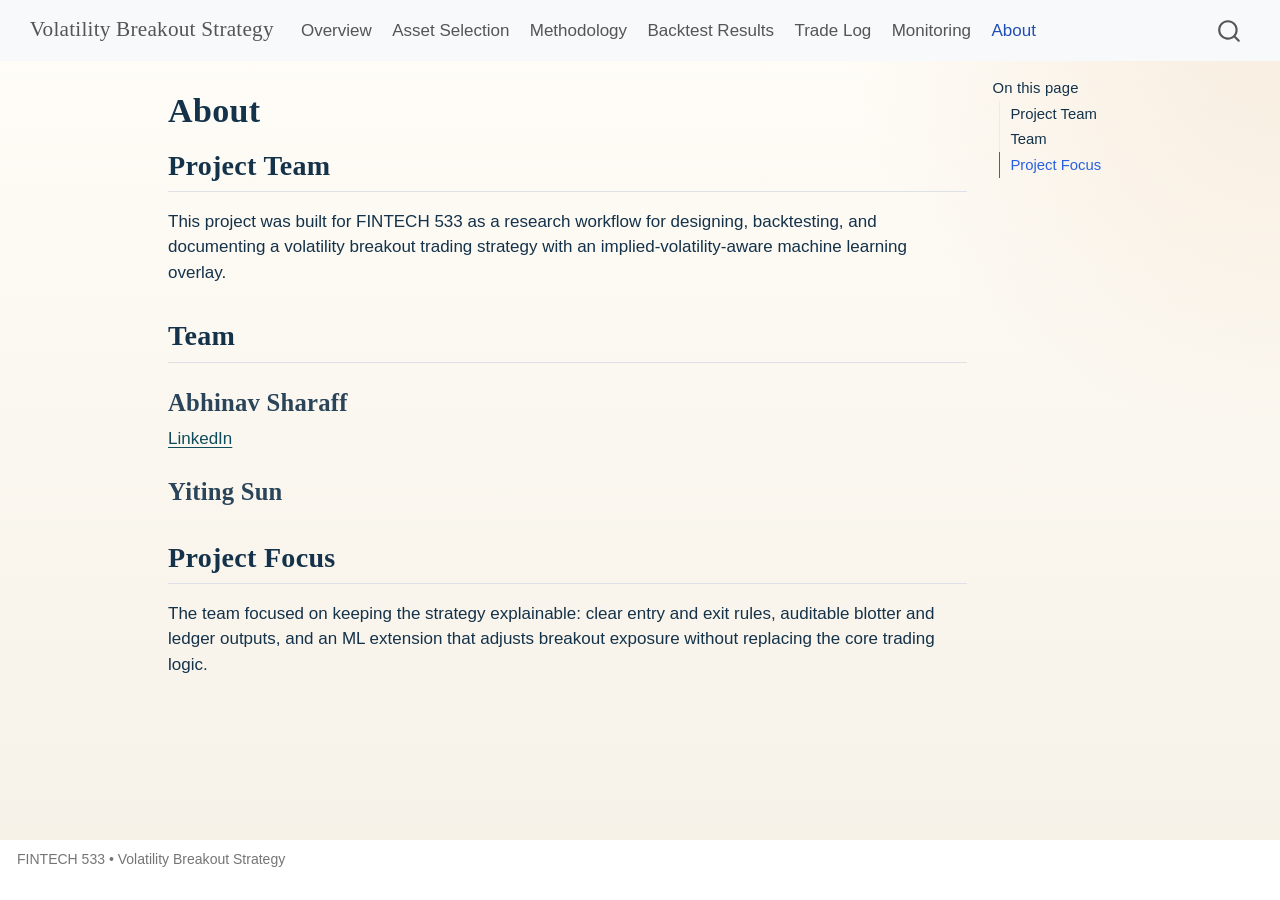
==== docs/about.html @ 1f5e2e55 "more changes" ====
<!DOCTYPE html>
<html xmlns="http://www.w3.org/1999/xhtml" lang="en" xml:lang="en"><head>

<meta charset="utf-8">
<meta name="generator" content="quarto-1.9.36">

<meta name="viewport" content="width=device-width, initial-scale=1.0, user-scalable=yes">


<title>About – Volatility Breakout Strategy</title>
<style>
/* Default styles provided by pandoc.
** See https://pandoc.org/MANUAL.html#variables-for-html for config info.
*/
code{white-space: pre-wrap;}
span.smallcaps{font-variant: small-caps;}
div.columns{display: flex; gap: min(4vw, 1.5em);}
div.column{flex: auto; overflow-x: auto;}
div.hanging-indent{margin-left: 1.5em; text-indent: -1.5em;}
ul.task-list{list-style: none;}
ul.task-list li input[type="checkbox"] {
  width: 0.8em;
  margin: 0 0.8em 0.2em -1em; /* quarto-specific, see https://github.com/quarto-dev/quarto-cli/issues/4556 */ 
  vertical-align: middle;
}
</style>


<script src="site_libs/quarto-nav/quarto-nav.js"></script>
<script src="site_libs/quarto-nav/headroom.min.js"></script>
<script src="site_libs/clipboard/clipboard.min.js"></script>
<script src="site_libs/quarto-search/autocomplete.umd.js"></script>
<script src="site_libs/quarto-search/fuse.min.js"></script>
<script src="site_libs/quarto-search/quarto-search.js"></script>
<meta name="quarto:offset" content="./">
<script src="site_libs/quarto-html/quarto.js" type="module"></script>
<script src="site_libs/quarto-html/tabsets/tabsets.js" type="module"></script>
<script src="site_libs/quarto-html/popper.min.js"></script>
<script src="site_libs/quarto-html/tippy.umd.min.js"></script>
<script src="site_libs/quarto-html/anchor.min.js"></script>
<link href="site_libs/quarto-html/tippy.css" rel="stylesheet">
<link href="site_libs/quarto-html/quarto-syntax-highlighting-845c23b38eaddc0f92fda52bfe77a8c8.css" rel="stylesheet" id="quarto-text-highlighting-styles">
<script src="site_libs/bootstrap/bootstrap.min.js"></script>
<link href="site_libs/bootstrap/bootstrap-icons.css" rel="stylesheet">
<link href="site_libs/bootstrap/bootstrap-158031087360bce0ff56dc785ce39e06.min.css" rel="stylesheet" append-hash="true" id="quarto-bootstrap" data-mode="light">
<script id="quarto-search-options" type="application/json">{
  "location": "navbar",
  "copy-button": false,
  "collapse-after": 3,
  "panel-placement": "end",
  "type": "overlay",
  "limit": 50,
  "keyboard-shortcut": [
    "f",
    "/",
    "s"
  ],
  "show-item-context": false,
  "language": {
    "search-no-results-text": "No results",
    "search-matching-documents-text": "matching documents",
    "search-copy-link-title": "Copy link to search",
    "search-hide-matches-text": "Hide additional matches",
    "search-more-match-text": "more match in this document",
    "search-more-matches-text": "more matches in this document",
    "search-clear-button-title": "Clear",
    "search-text-placeholder": "",
    "search-detached-cancel-button-title": "Cancel",
    "search-submit-button-title": "Submit",
    "search-label": "Search"
  }
}</script>


<link rel="stylesheet" href="styles.css">
</head>

<body class="nav-fixed quarto-light">

<div id="quarto-search-results"></div>
  <header id="quarto-header" class="headroom fixed-top">
    <nav class="navbar navbar-expand-lg " data-bs-theme="dark">
      <div class="navbar-container container-fluid">
      <div class="navbar-brand-container mx-auto">
    <a class="navbar-brand" href="./index.html">
    <span class="navbar-title">Volatility Breakout Strategy</span>
    </a>
  </div>
            <div id="quarto-search" class="" title="Search"></div>
          <button class="navbar-toggler" type="button" data-bs-toggle="collapse" data-bs-target="#navbarCollapse" aria-controls="navbarCollapse" role="menu" aria-expanded="false" aria-label="Toggle navigation" onclick="if (window.quartoToggleHeadroom) { window.quartoToggleHeadroom(); }">
  <span class="navbar-toggler-icon"></span>
</button>
          <div class="collapse navbar-collapse" id="navbarCollapse">
            <ul class="navbar-nav navbar-nav-scroll me-auto">
  <li class="nav-item">
    <a class="nav-link" href="./index.html"> 
<span class="menu-text">Overview</span></a>
  </li>  
  <li class="nav-item">
    <a class="nav-link" href="./asset-selection.html"> 
<span class="menu-text">Asset Selection</span></a>
  </li>  
  <li class="nav-item">
    <a class="nav-link" href="./methodology.html"> 
<span class="menu-text">Methodology</span></a>
  </li>  
  <li class="nav-item">
    <a class="nav-link" href="./results.html"> 
<span class="menu-text">Backtest Results</span></a>
  </li>  
  <li class="nav-item">
    <a class="nav-link" href="./trade-log.html"> 
<span class="menu-text">Trade Log</span></a>
  </li>  
  <li class="nav-item">
    <a class="nav-link" href="./monitoring.html"> 
<span class="menu-text">Monitoring</span></a>
  </li>  
  <li class="nav-item">
    <a class="nav-link active" href="./about.html" aria-current="page"> 
<span class="menu-text">About</span></a>
  </li>  
</ul>
          </div> <!-- /navcollapse -->
            <div class="quarto-navbar-tools">
</div>
      </div> <!-- /container-fluid -->
    </nav>
</header>
<!-- content -->
<div id="quarto-content" class="quarto-container page-columns page-rows-contents page-layout-article page-navbar">
<!-- sidebar -->
<!-- margin-sidebar -->
    <div id="quarto-margin-sidebar" class="sidebar margin-sidebar">
        <nav id="TOC" role="doc-toc" class="toc-active">
    <h2 id="toc-title">On this page</h2>
   
  <ul>
  <li><a href="#project-team" id="toc-project-team" class="nav-link active" data-scroll-target="#project-team">Project Team</a></li>
  <li><a href="#team" id="toc-team" class="nav-link" data-scroll-target="#team">Team</a>
  <ul class="collapse">
  <li><a href="#abhinav-sharaff" id="toc-abhinav-sharaff" class="nav-link" data-scroll-target="#abhinav-sharaff">Abhinav Sharaff</a></li>
  <li><a href="#yiting-sun" id="toc-yiting-sun" class="nav-link" data-scroll-target="#yiting-sun">Yiting Sun</a></li>
  </ul></li>
  <li><a href="#project-focus" id="toc-project-focus" class="nav-link" data-scroll-target="#project-focus">Project Focus</a></li>
  </ul>
</nav>
    </div>
<!-- main -->
<main class="content" id="quarto-document-content">

<header id="title-block-header" class="quarto-title-block default">
<div class="quarto-title">
<h1 class="title">About</h1>
</div>



<div class="quarto-title-meta">

    
  
    
  </div>
  


</header>


<section id="project-team" class="level2">
<h2 class="anchored" data-anchor-id="project-team">Project Team</h2>
<p>This project was built for FINTECH 533 as a research workflow for designing, backtesting, and documenting a volatility breakout trading strategy with an implied-volatility-aware machine learning overlay.</p>
</section>
<section id="team" class="level2">
<h2 class="anchored" data-anchor-id="team">Team</h2>
<section id="abhinav-sharaff" class="level3">
<h3 class="anchored" data-anchor-id="abhinav-sharaff">Abhinav Sharaff</h3>
<p><a href="https://www.linkedin.com/in/abhinav-sharaff/">LinkedIn</a></p>
</section>
<section id="yiting-sun" class="level3">
<h3 class="anchored" data-anchor-id="yiting-sun">Yiting Sun</h3>
</section>
</section>
<section id="project-focus" class="level2">
<h2 class="anchored" data-anchor-id="project-focus">Project Focus</h2>
<p>The team focused on keeping the strategy explainable: clear entry and exit rules, auditable blotter and ledger outputs, and an ML extension that adjusts breakout exposure without replacing the core trading logic.</p>


</section>

</main> <!-- /main -->
<script id="quarto-html-after-body" type="application/javascript">
  window.document.addEventListener("DOMContentLoaded", function (event) {
    const icon = "";
    const anchorJS = new window.AnchorJS();
    anchorJS.options = {
      placement: 'right',
      icon: icon
    };
    anchorJS.add('.anchored');
    const isCodeAnnotation = (el) => {
      for (const clz of el.classList) {
        if (clz.startsWith('code-annotation-')) {                     
          return true;
        }
      }
      return false;
    }
    const onCopySuccess = function(e) {
      // button target
      const button = e.trigger;
      // don't keep focus
      button.blur();
      // flash "checked"
      button.classList.add('code-copy-button-checked');
      var currentTitle = button.getAttribute("title");
      button.setAttribute("title", "Copied!");
      let tooltip;
      if (window.bootstrap) {
        button.setAttribute("data-bs-toggle", "tooltip");
        button.setAttribute("data-bs-placement", "left");
        button.setAttribute("data-bs-title", "Copied!");
        tooltip = new bootstrap.Tooltip(button, 
          { trigger: "manual", 
            customClass: "code-copy-button-tooltip",
            offset: [0, -8]});
        tooltip.show();    
      }
      setTimeout(function() {
        if (tooltip) {
          tooltip.hide();
          button.removeAttribute("data-bs-title");
          button.removeAttribute("data-bs-toggle");
          button.removeAttribute("data-bs-placement");
        }
        button.setAttribute("title", currentTitle);
        button.classList.remove('code-copy-button-checked');
      }, 1000);
      // clear code selection
      e.clearSelection();
    }
    const getTextToCopy = function(trigger) {
      const outerScaffold = trigger.parentElement.cloneNode(true);
      const codeEl = outerScaffold.querySelector('code');
      for (const childEl of codeEl.children) {
        if (isCodeAnnotation(childEl)) {
          childEl.remove();
        }
      }
      return codeEl.innerText;
    }
    const clipboard = new window.ClipboardJS('.code-copy-button:not([data-in-quarto-modal])', {
      text: getTextToCopy
    });
    clipboard.on('success', onCopySuccess);
    if (window.document.getElementById('quarto-embedded-source-code-modal')) {
      const clipboardModal = new window.ClipboardJS('.code-copy-button[data-in-quarto-modal]', {
        text: getTextToCopy,
        container: window.document.getElementById('quarto-embedded-source-code-modal')
      });
      clipboardModal.on('success', onCopySuccess);
    }
      var localhostRegex = new RegExp(/^(?:http|https):\/\/localhost\:?[0-9]*\//);
      var mailtoRegex = new RegExp(/^mailto:/);
        var filterRegex = new RegExp('/' + window.location.host + '/');
      var isInternal = (href) => {
          return filterRegex.test(href) || localhostRegex.test(href) || mailtoRegex.test(href);
      }
      // Inspect non-navigation links and adorn them if external
     var links = window.document.querySelectorAll('a[href]:not(.nav-link):not(.navbar-brand):not(.toc-action):not(.sidebar-link):not(.sidebar-item-toggle):not(.pagination-link):not(.no-external):not([aria-hidden]):not(.dropdown-item):not(.quarto-navigation-tool):not(.about-link)');
      for (var i=0; i<links.length; i++) {
        const link = links[i];
        if (!isInternal(link.href)) {
          // undo the damage that might have been done by quarto-nav.js in the case of
          // links that we want to consider external
          if (link.dataset.originalHref !== undefined) {
            link.href = link.dataset.originalHref;
          }
        }
      }
    function tippyHover(el, contentFn, onTriggerFn, onUntriggerFn) {
      const config = {
        allowHTML: true,
        maxWidth: 500,
        delay: 100,
        arrow: false,
        appendTo: function(el) {
            return el.parentElement;
        },
        interactive: true,
        interactiveBorder: 10,
        theme: 'quarto',
        placement: 'bottom-start',
      };
      if (contentFn) {
        config.content = contentFn;
      }
      if (onTriggerFn) {
        config.onTrigger = onTriggerFn;
      }
      if (onUntriggerFn) {
        config.onUntrigger = onUntriggerFn;
      }
      window.tippy(el, config); 
    }
    const noterefs = window.document.querySelectorAll('a[role="doc-noteref"]');
    for (var i=0; i<noterefs.length; i++) {
      const ref = noterefs[i];
      tippyHover(ref, function() {
        // use id or data attribute instead here
        let href = ref.getAttribute('data-footnote-href') || ref.getAttribute('href');
        try { href = new URL(href).hash; } catch {}
        const id = href.replace(/^#\/?/, "");
        const note = window.document.getElementById(id);
        if (note) {
          return note.innerHTML;
        } else {
          return "";
        }
      });
    }
    const xrefs = window.document.querySelectorAll('a.quarto-xref');
    const processXRef = (id, note) => {
      // Strip column container classes
      const stripColumnClz = (el) => {
        el.classList.remove("page-full", "page-columns");
        if (el.children) {
          for (const child of el.children) {
            stripColumnClz(child);
          }
        }
      }
      stripColumnClz(note)
      if (id === null || id.startsWith('sec-')) {
        // Special case sections, only their first couple elements
        const container = document.createElement("div");
        if (note.children && note.children.length > 2) {
          container.appendChild(note.children[0].cloneNode(true));
          for (let i = 1; i < note.children.length; i++) {
            const child = note.children[i];
            if (child.tagName === "P" && child.innerText === "") {
              continue;
            } else {
              container.appendChild(child.cloneNode(true));
              break;
            }
          }
          if (window.Quarto?.typesetMath) {
            window.Quarto.typesetMath(container);
          }
          return container.innerHTML
        } else {
          if (window.Quarto?.typesetMath) {
            window.Quarto.typesetMath(note);
          }
          return note.innerHTML;
        }
      } else {
        // Remove any anchor links if they are present
        const anchorLink = note.querySelector('a.anchorjs-link');
        if (anchorLink) {
          anchorLink.remove();
        }
        if (window.Quarto?.typesetMath) {
          window.Quarto.typesetMath(note);
        }
        if (note.classList.contains("callout")) {
          return note.outerHTML;
        } else {
          return note.innerHTML;
        }
      }
    }
    for (var i=0; i<xrefs.length; i++) {
      const xref = xrefs[i];
      tippyHover(xref, undefined, function(instance) {
        instance.disable();
        let url = xref.getAttribute('href');
        let hash = undefined; 
        if (url.startsWith('#')) {
          hash = url;
        } else {
          try { hash = new URL(url).hash; } catch {}
        }
        if (hash) {
          const id = hash.replace(/^#\/?/, "");
          const note = window.document.getElementById(id);
          if (note !== null) {
            try {
              const html = processXRef(id, note.cloneNode(true));
              instance.setContent(html);
            } finally {
              instance.enable();
              instance.show();
            }
          } else {
            // See if we can fetch this
            fetch(url.split('#')[0])
            .then(res => res.text())
            .then(html => {
              const parser = new DOMParser();
              const htmlDoc = parser.parseFromString(html, "text/html");
              const note = htmlDoc.getElementById(id);
              if (note !== null) {
                const html = processXRef(id, note);
                instance.setContent(html);
              } 
            }).finally(() => {
              instance.enable();
              instance.show();
            });
          }
        } else {
          // See if we can fetch a full url (with no hash to target)
          // This is a special case and we should probably do some content thinning / targeting
          fetch(url)
          .then(res => res.text())
          .then(html => {
            const parser = new DOMParser();
            const htmlDoc = parser.parseFromString(html, "text/html");
            const note = htmlDoc.querySelector('main.content');
            if (note !== null) {
              // This should only happen for chapter cross references
              // (since there is no id in the URL)
              // remove the first header
              if (note.children.length > 0 && note.children[0].tagName === "HEADER") {
                note.children[0].remove();
              }
              const html = processXRef(null, note);
              instance.setContent(html);
            } 
          }).finally(() => {
            instance.enable();
            instance.show();
          });
        }
      }, function(instance) {
      });
    }
        let selectedAnnoteEl;
        const selectorForAnnotation = ( cell, annotation) => {
          let cellAttr = 'data-code-cell="' + cell + '"';
          let lineAttr = 'data-code-annotation="' +  annotation + '"';
          const selector = 'span[' + cellAttr + '][' + lineAttr + ']';
          return selector;
        }
        const selectCodeLines = (annoteEl) => {
          const doc = window.document;
          const targetCell = annoteEl.getAttribute("data-target-cell");
          const targetAnnotation = annoteEl.getAttribute("data-target-annotation");
          const annoteSpan = window.document.querySelector(selectorForAnnotation(targetCell, targetAnnotation));
          const lines = annoteSpan.getAttribute("data-code-lines").split(",");
          const lineIds = lines.map((line) => {
            return targetCell + "-" + line;
          })
          let top = null;
          let height = null;
          let parent = null;
          if (lineIds.length > 0) {
              //compute the position of the single el (top and bottom and make a div)
              const el = window.document.getElementById(lineIds[0]);
              top = el.offsetTop;
              height = el.offsetHeight;
              parent = el.parentElement.parentElement;
            if (lineIds.length > 1) {
              const lastEl = window.document.getElementById(lineIds[lineIds.length - 1]);
              const bottom = lastEl.offsetTop + lastEl.offsetHeight;
              height = bottom - top;
            }
            if (top !== null && height !== null && parent !== null) {
              // cook up a div (if necessary) and position it 
              let div = window.document.getElementById("code-annotation-line-highlight");
              if (div === null) {
                div = window.document.createElement("div");
                div.setAttribute("id", "code-annotation-line-highlight");
                div.style.position = 'absolute';
                parent.appendChild(div);
              }
              div.style.top = top - 2 + "px";
              div.style.height = height + 4 + "px";
              div.style.left = 0;
              let gutterDiv = window.document.getElementById("code-annotation-line-highlight-gutter");
              if (gutterDiv === null) {
                gutterDiv = window.document.createElement("div");
                gutterDiv.setAttribute("id", "code-annotation-line-highlight-gutter");
                gutterDiv.style.position = 'absolute';
                const codeCell = window.document.getElementById(targetCell);
                const gutter = codeCell.querySelector('.code-annotation-gutter');
                gutter.appendChild(gutterDiv);
              }
              gutterDiv.style.top = top - 2 + "px";
              gutterDiv.style.height = height + 4 + "px";
            }
            selectedAnnoteEl = annoteEl;
          }
        };
        const unselectCodeLines = () => {
          const elementsIds = ["code-annotation-line-highlight", "code-annotation-line-highlight-gutter"];
          elementsIds.forEach((elId) => {
            const div = window.document.getElementById(elId);
            if (div) {
              div.remove();
            }
          });
          selectedAnnoteEl = undefined;
        };
          // Handle positioning of the toggle
      window.addEventListener(
        "resize",
        throttle(() => {
          elRect = undefined;
          if (selectedAnnoteEl) {
            selectCodeLines(selectedAnnoteEl);
          }
        }, 10)
      );
      function throttle(fn, ms) {
      let throttle = false;
      let timer;
        return (...args) => {
          if(!throttle) { // first call gets through
              fn.apply(this, args);
              throttle = true;
          } else { // all the others get throttled
              if(timer) clearTimeout(timer); // cancel #2
              timer = setTimeout(() => {
                fn.apply(this, args);
                timer = throttle = false;
              }, ms);
          }
        };
      }
        // Attach click handler to the DT
        const annoteDls = window.document.querySelectorAll('dt[data-target-cell]');
        for (const annoteDlNode of annoteDls) {
          annoteDlNode.addEventListener('click', (event) => {
            const clickedEl = event.target;
            if (clickedEl !== selectedAnnoteEl) {
              unselectCodeLines();
              const activeEl = window.document.querySelector('dt[data-target-cell].code-annotation-active');
              if (activeEl) {
                activeEl.classList.remove('code-annotation-active');
              }
              selectCodeLines(clickedEl);
              clickedEl.classList.add('code-annotation-active');
            } else {
              // Unselect the line
              unselectCodeLines();
              clickedEl.classList.remove('code-annotation-active');
            }
          });
        }
    const findCites = (el) => {
      const parentEl = el.parentElement;
      if (parentEl) {
        const cites = parentEl.dataset.cites;
        if (cites) {
          return {
            el,
            cites: cites.split(' ')
          };
        } else {
          return findCites(el.parentElement)
        }
      } else {
        return undefined;
      }
    };
    var bibliorefs = window.document.querySelectorAll('a[role="doc-biblioref"]');
    for (var i=0; i<bibliorefs.length; i++) {
      const ref = bibliorefs[i];
      const citeInfo = findCites(ref);
      if (citeInfo) {
        tippyHover(citeInfo.el, function() {
          var popup = window.document.createElement('div');
          citeInfo.cites.forEach(function(cite) {
            var citeDiv = window.document.createElement('div');
            citeDiv.classList.add('hanging-indent');
            citeDiv.classList.add('csl-entry');
            var biblioDiv = window.document.getElementById('ref-' + cite);
            if (biblioDiv) {
              citeDiv.innerHTML = biblioDiv.innerHTML;
            }
            popup.appendChild(citeDiv);
          });
          return popup.innerHTML;
        });
      }
    }
  });
  </script>
</div> <!-- /content -->
<footer class="footer">
  <div class="nav-footer">
    <div class="nav-footer-left">
<p>FINTECH 533 • Volatility Breakout Strategy</p>
</div>   
    <div class="nav-footer-center">
      &nbsp;
    </div>
    <div class="nav-footer-right">
      &nbsp;
    </div>
  </div>
</footer>




</body></html>
---- docs/site_libs/quarto-html/tippy.css ----
.tippy-box[data-animation=fade][data-state=hidden]{opacity:0}[data-tippy-root]{max-width:calc(100vw - 10px)}.tippy-box{position:relative;background-color:#333;color:#fff;border-radius:4px;font-size:14px;line-height:1.4;white-space:normal;outline:0;transition-property:transform,visibility,opacity}.tippy-box[data-placement^=top]>.tippy-arrow{bottom:0}.tippy-box[data-placement^=top]>.tippy-arrow:before{bottom:-7px;left:0;border-width:8px 8px 0;border-top-color:initial;transform-origin:center top}.tippy-box[data-placement^=bottom]>.tippy-arrow{top:0}.tippy-box[data-placement^=bottom]>.tippy-arrow:before{top:-7px;left:0;border-width:0 8px 8px;border-bottom-color:initial;transform-origin:center bottom}.tippy-box[data-placement^=left]>.tippy-arrow{right:0}.tippy-box[data-placement^=left]>.tippy-arrow:before{border-width:8px 0 8px 8px;border-left-color:initial;right:-7px;transform-origin:center left}.tippy-box[data-placement^=right]>.tippy-arrow{left:0}.tippy-box[data-placement^=right]>.tippy-arrow:before{left:-7px;border-width:8px 8px 8px 0;border-right-color:initial;transform-origin:center right}.tippy-box[data-inertia][data-state=visible]{transition-timing-function:cubic-bezier(.54,1.5,.38,1.11)}.tippy-arrow{width:16px;height:16px;color:#333}.tippy-arrow:before{content:"";position:absolute;border-color:transparent;border-style:solid}.tippy-content{position:relative;padding:5px 9px;z-index:1}
---- docs/site_libs/quarto-html/quarto-syntax-highlighting-845c23b38eaddc0f92fda52bfe77a8c8.css ----
/* quarto syntax highlight colors */
:root {
  --quarto-hl-ot-color: #003B4F;
  --quarto-hl-at-color: #657422;
  --quarto-hl-ss-color: #20794D;
  --quarto-hl-an-color: #5E5E5E;
  --quarto-hl-fu-color: #4758AB;
  --quarto-hl-st-color: #20794D;
  --quarto-hl-cf-color: #003B4F;
  --quarto-hl-op-color: #5E5E5E;
  --quarto-hl-er-color: #AD0000;
  --quarto-hl-bn-color: #AD0000;
  --quarto-hl-al-color: #AD0000;
  --quarto-hl-va-color: #111111;
  --quarto-hl-bu-color: inherit;
  --quarto-hl-ex-color: inherit;
  --quarto-hl-pp-color: #AD0000;
  --quarto-hl-in-color: #5E5E5E;
  --quarto-hl-vs-color: #20794D;
  --quarto-hl-wa-color: #5E5E5E;
  --quarto-hl-do-color: #5E5E5E;
  --quarto-hl-im-color: #00769E;
  --quarto-hl-ch-color: #20794D;
  --quarto-hl-dt-color: #AD0000;
  --quarto-hl-fl-color: #AD0000;
  --quarto-hl-co-color: #5E5E5E;
  --quarto-hl-cv-color: #5E5E5E;
  --quarto-hl-cn-color: #8f5902;
  --quarto-hl-sc-color: #5E5E5E;
  --quarto-hl-dv-color: #AD0000;
  --quarto-hl-kw-color: #003B4F;
}

/* other quarto variables */
:root {
  --quarto-font-monospace: SFMono-Regular, Menlo, Monaco, Consolas, "Liberation Mono", "Courier New", monospace;
}

/* syntax highlight based on Pandoc's rules */
pre > code.sourceCode > span {
  color: #003B4F;
}

code.sourceCode > span {
  color: #003B4F;
}

div.sourceCode,
div.sourceCode pre.sourceCode {
  color: #003B4F;
}

/* Normal */
code span {
  color: #003B4F;
}

/* Alert */
code span.al {
  color: #AD0000;
  font-style: inherit;
}

/* Annotation */
code span.an {
  color: #5E5E5E;
  font-style: inherit;
}

/* Attribute */
code span.at {
  color: #657422;
  font-style: inherit;
}

/* BaseN */
code span.bn {
  color: #AD0000;
  font-style: inherit;
}

/* BuiltIn */
code span.bu {
  font-style: inherit;
}

/* ControlFlow */
code span.cf {
  color: #003B4F;
  font-weight: bold;
  font-style: inherit;
}

/* Char */
code span.ch {
  color: #20794D;
  font-style: inherit;
}

/* Constant */
code span.cn {
  color: #8f5902;
  font-style: inherit;
}

/* Comment */
code span.co {
  color: #5E5E5E;
  font-style: inherit;
}

/* CommentVar */
code span.cv {
  color: #5E5E5E;
  font-style: italic;
}

/* Documentation */
code span.do {
  color: #5E5E5E;
  font-style: italic;
}

/* DataType */
code span.dt {
  color: #AD0000;
  font-style: inherit;
}

/* DecVal */
code span.dv {
  color: #AD0000;
  font-style: inherit;
}

/* Error */
code span.er {
  color: #AD0000;
  font-style: inherit;
}

/* Extension */
code span.ex {
  font-style: inherit;
}

/* Float */
code span.fl {
  color: #AD0000;
  font-style: inherit;
}

/* Function */
code span.fu {
  color: #4758AB;
  font-style: inherit;
}

/* Import */
code span.im {
  color: #00769E;
  font-style: inherit;
}

/* Information */
code span.in {
  color: #5E5E5E;
  font-style: inherit;
}

/* Keyword */
code span.kw {
  color: #003B4F;
  font-weight: bold;
  font-style: inherit;
}

/* Operator */
code span.op {
  color: #5E5E5E;
  font-style: inherit;
}

/* Other */
code span.ot {
  color: #003B4F;
  font-style: inherit;
}

/* Preprocessor */
code span.pp {
  color: #AD0000;
  font-style: inherit;
}

/* SpecialChar */
code span.sc {
  color: #5E5E5E;
  font-style: inherit;
}

/* SpecialString */
code span.ss {
  color: #20794D;
  font-style: inherit;
}

/* String */
code span.st {
  color: #20794D;
  font-style: inherit;
}

/* Variable */
code span.va {
  color: #111111;
  font-style: inherit;
}

/* VerbatimString */
code span.vs {
  color: #20794D;
  font-style: inherit;
}

/* Warning */
code span.wa {
  color: #5E5E5E;
  font-style: italic;
}

.prevent-inlining {
  content: "</";
}

/*# sourceMappingURL=ac89f0bb514bba72461919f78549e31c.css.map */
---- docs/styles.css ----
:root {
  --brand-ink: #14324a;
  --brand-accent: #0f4c5c;
  --brand-warm: #c97a2b;
  --brand-soft: #f6f1e7;
  --brand-muted: #5f7282;
}

body {
  color: var(--brand-ink);
  background:
    radial-gradient(circle at top right, rgba(201, 122, 43, 0.12), transparent 28%),
    linear-gradient(180deg, #fffdf8 0%, #f6f1e7 100%);
  font-family: "Avenir Next", "Segoe UI", sans-serif;
}

h1, h2, h3, h4, .navbar-title {
  font-family: Georgia, "Times New Roman", serif;
  letter-spacing: 0.01em;
}

.hero-banner {
  padding: 2rem 2.2rem;
  margin: 1.2rem 0 2rem;
  border-radius: 18px;
  background:
    linear-gradient(135deg, rgba(15, 76, 92, 0.95), rgba(20, 50, 74, 0.92)),
    linear-gradient(135deg, rgba(201, 122, 43, 0.18), transparent 45%);
  color: #f8fbff;
  box-shadow: 0 18px 42px rgba(20, 50, 74, 0.16);
}

.hero-banner h2 {
  margin-top: 0;
  color: #ffffff;
}

.table {
  background: rgba(255, 255, 255, 0.84);
}

.interactive-table-wrap {
  margin: 1rem 0 1.5rem;
}

.interactive-table-search {
  width: min(100%, 22rem);
  margin-bottom: 0.5rem;
  padding: 0.45rem 0.6rem;
  border: 1px solid #c8ced6;
  border-radius: 6px;
}

.interactive-table-scroll {
  overflow-x: auto;
  border: 1px solid #d8dde5;
  border-radius: 8px;
  background: rgba(255, 255, 255, 0.9);
}

.interactive-table {
  width: 100%;
  border-collapse: collapse;
  font-size: 0.92rem;
}

.interactive-table th,
.interactive-table td {
  padding: 0.5rem 0.65rem;
  border-bottom: 1px solid #e8ebf0;
  text-align: left;
  white-space: nowrap;
}

.interactive-table th {
  background: #f5f7fa;
  font-weight: 650;
}

.interactive-table tr:hover td {
  background: #fafcff;
}

.quarto-title-banner {
  background: transparent;
}

a {
  color: var(--brand-accent);
}

a:hover {
  color: var(--brand-warm);
}
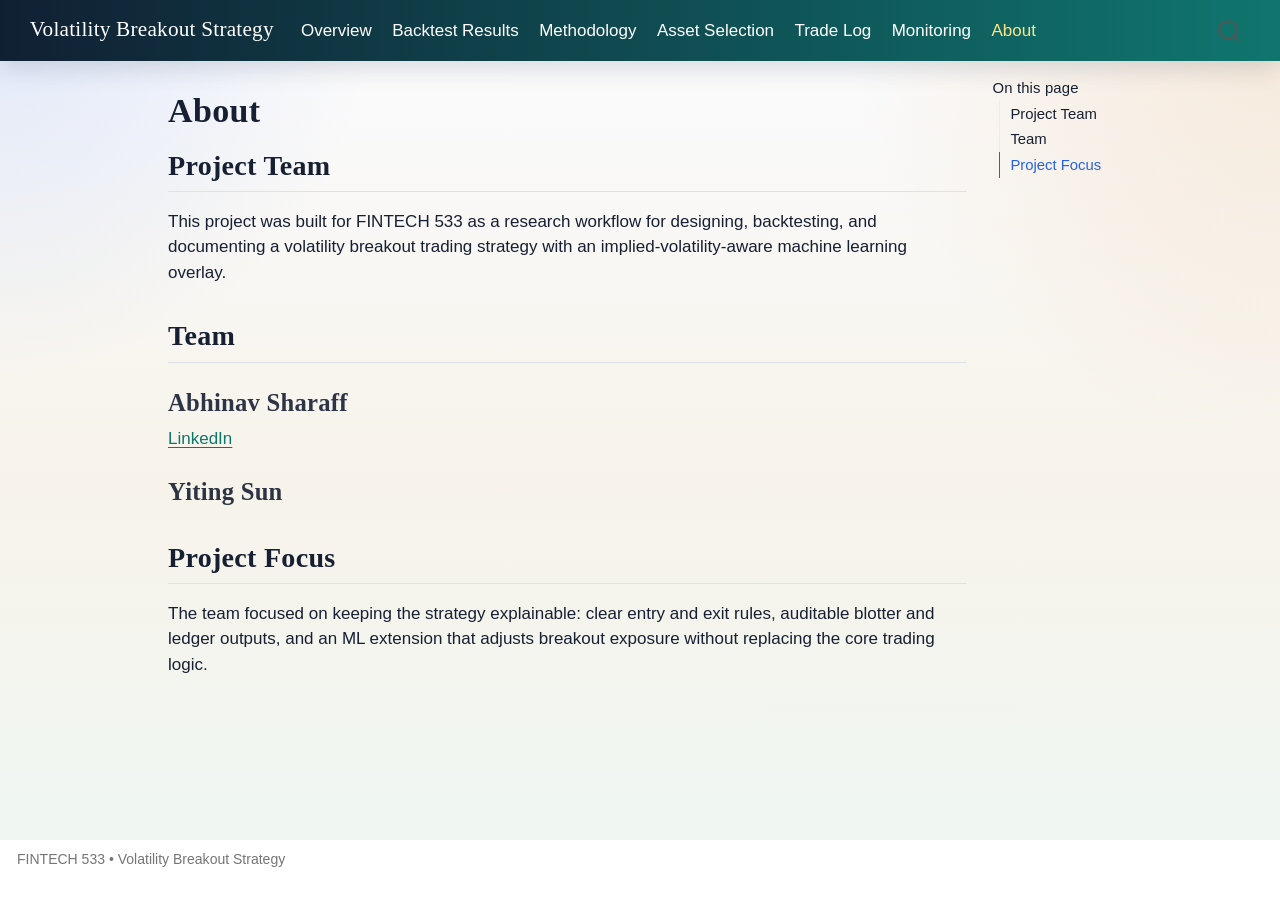
==== commit 6bc3ea62: "updated website with out of sample and UI updates" ====
--- a/docs/about.html
+++ b/docs/about.html
@@ -97,16 +97,16 @@
 <span class="menu-text">Overview</span></a>
   </li>  
   <li class="nav-item">
-    <a class="nav-link" href="./asset-selection.html"> 
-<span class="menu-text">Asset Selection</span></a>
+    <a class="nav-link" href="./results.html"> 
+<span class="menu-text">Backtest Results</span></a>
   </li>  
   <li class="nav-item">
     <a class="nav-link" href="./methodology.html"> 
 <span class="menu-text">Methodology</span></a>
   </li>  
   <li class="nav-item">
-    <a class="nav-link" href="./results.html"> 
-<span class="menu-text">Backtest Results</span></a>
+    <a class="nav-link" href="./asset-selection.html"> 
+<span class="menu-text">Asset Selection</span></a>
   </li>  
   <li class="nav-item">
     <a class="nav-link" href="./trade-log.html"> 
--- a/docs/styles.css
+++ b/docs/styles.css
@@ -1,16 +1,21 @@
 :root {
-  --brand-ink: #14324a;
-  --brand-accent: #0f4c5c;
-  --brand-warm: #c97a2b;
-  --brand-soft: #f6f1e7;
-  --brand-muted: #5f7282;
+  --brand-ink: #172033;
+  --brand-accent: #0f766e;
+  --brand-blue: #2563eb;
+  --brand-green: #059669;
+  --brand-warm: #d97706;
+  --brand-rose: #be123c;
+  --brand-soft: #f7f3ea;
+  --brand-muted: #64748b;
+  --surface: rgba(255, 255, 255, 0.9);
 }
 
 body {
   color: var(--brand-ink);
   background:
-    radial-gradient(circle at top right, rgba(201, 122, 43, 0.12), transparent 28%),
-    linear-gradient(180deg, #fffdf8 0%, #f6f1e7 100%);
+    radial-gradient(circle at top left, rgba(37, 99, 235, 0.12), transparent 24%),
+    radial-gradient(circle at top right, rgba(217, 119, 6, 0.14), transparent 28%),
+    linear-gradient(180deg, #fbfcff 0%, #f7f3ea 54%, #eef7f4 100%);
   font-family: "Avenir Next", "Segoe UI", sans-serif;
 }
 
@@ -19,15 +24,31 @@
   letter-spacing: 0.01em;
 }
 
+.navbar {
+  background: linear-gradient(90deg, #102033, #0f766e) !important;
+  box-shadow: 0 8px 24px rgba(15, 32, 51, 0.14);
+}
+
+.navbar .navbar-title,
+.navbar .nav-link {
+  color: #ffffff !important;
+}
+
+.navbar .nav-link.active,
+.navbar .nav-link:hover {
+  color: #fde68a !important;
+}
+
 .hero-banner {
-  padding: 2rem 2.2rem;
+  padding: 2.4rem 2.4rem;
   margin: 1.2rem 0 2rem;
-  border-radius: 18px;
+  border-radius: 16px;
   background:
-    linear-gradient(135deg, rgba(15, 76, 92, 0.95), rgba(20, 50, 74, 0.92)),
-    linear-gradient(135deg, rgba(201, 122, 43, 0.18), transparent 45%);
+    linear-gradient(135deg, rgba(15, 32, 51, 0.96), rgba(15, 118, 110, 0.9)),
+    linear-gradient(135deg, rgba(217, 119, 6, 0.24), transparent 42%);
   color: #f8fbff;
-  box-shadow: 0 18px 42px rgba(20, 50, 74, 0.16);
+  box-shadow: 0 18px 42px rgba(20, 50, 74, 0.18);
+  border: 1px solid rgba(255, 255, 255, 0.18);
 }
 
 .hero-banner h2 {
@@ -36,7 +57,59 @@
 }
 
 .table {
-  background: rgba(255, 255, 255, 0.84);
+  background: var(--surface);
+  border-radius: 8px;
+  overflow: hidden;
+  box-shadow: 0 8px 24px rgba(15, 32, 51, 0.06);
+}
+
+.snapshot-grid {
+  display: grid;
+  grid-template-columns: repeat(auto-fit, minmax(180px, 1fr));
+  gap: 1rem;
+  margin: 1rem 0 1.35rem;
+}
+
+.snapshot-card {
+  position: relative;
+  min-height: 130px;
+  padding: 1rem 1.05rem;
+  border-radius: 12px;
+  background:
+    linear-gradient(145deg, rgba(255, 255, 255, 0.94), rgba(239, 247, 244, 0.88));
+  border: 1px solid rgba(15, 118, 110, 0.18);
+  box-shadow: 0 12px 28px rgba(15, 32, 51, 0.09);
+  overflow: hidden;
+}
+
+.snapshot-card::before {
+  content: "";
+  position: absolute;
+  inset: 0 0 auto 0;
+  height: 5px;
+  background: linear-gradient(90deg, var(--brand-blue), var(--brand-accent), var(--brand-warm));
+}
+
+.snapshot-label {
+  color: var(--brand-muted);
+  font-size: 0.82rem;
+  font-weight: 700;
+  text-transform: uppercase;
+  letter-spacing: 0.06em;
+}
+
+.snapshot-value {
+  margin-top: 0.45rem;
+  color: var(--brand-ink);
+  font-size: 1.7rem;
+  font-weight: 800;
+  line-height: 1.1;
+}
+
+.snapshot-note {
+  margin-top: 0.55rem;
+  color: #475569;
+  font-size: 0.92rem;
 }
 
 .interactive-table-wrap {
@@ -53,9 +126,10 @@
 
 .interactive-table-scroll {
   overflow-x: auto;
-  border: 1px solid #d8dde5;
+  border: 1px solid rgba(15, 118, 110, 0.18);
   border-radius: 8px;
-  background: rgba(255, 255, 255, 0.9);
+  background: var(--surface);
+  box-shadow: 0 8px 24px rgba(15, 32, 51, 0.06);
 }
 
 .interactive-table {
@@ -73,12 +147,12 @@
 }
 
 .interactive-table th {
-  background: #f5f7fa;
+  background: #e8f3f1;
   font-weight: 650;
 }
 
 .interactive-table tr:hover td {
-  background: #fafcff;
+  background: #fff7ed;
 }
 
 .quarto-title-banner {
@@ -92,3 +166,8 @@
 a:hover {
   color: var(--brand-warm);
 }
+
+.page-footer {
+  background: rgba(15, 32, 51, 0.92);
+  color: #f8fafc;
+}
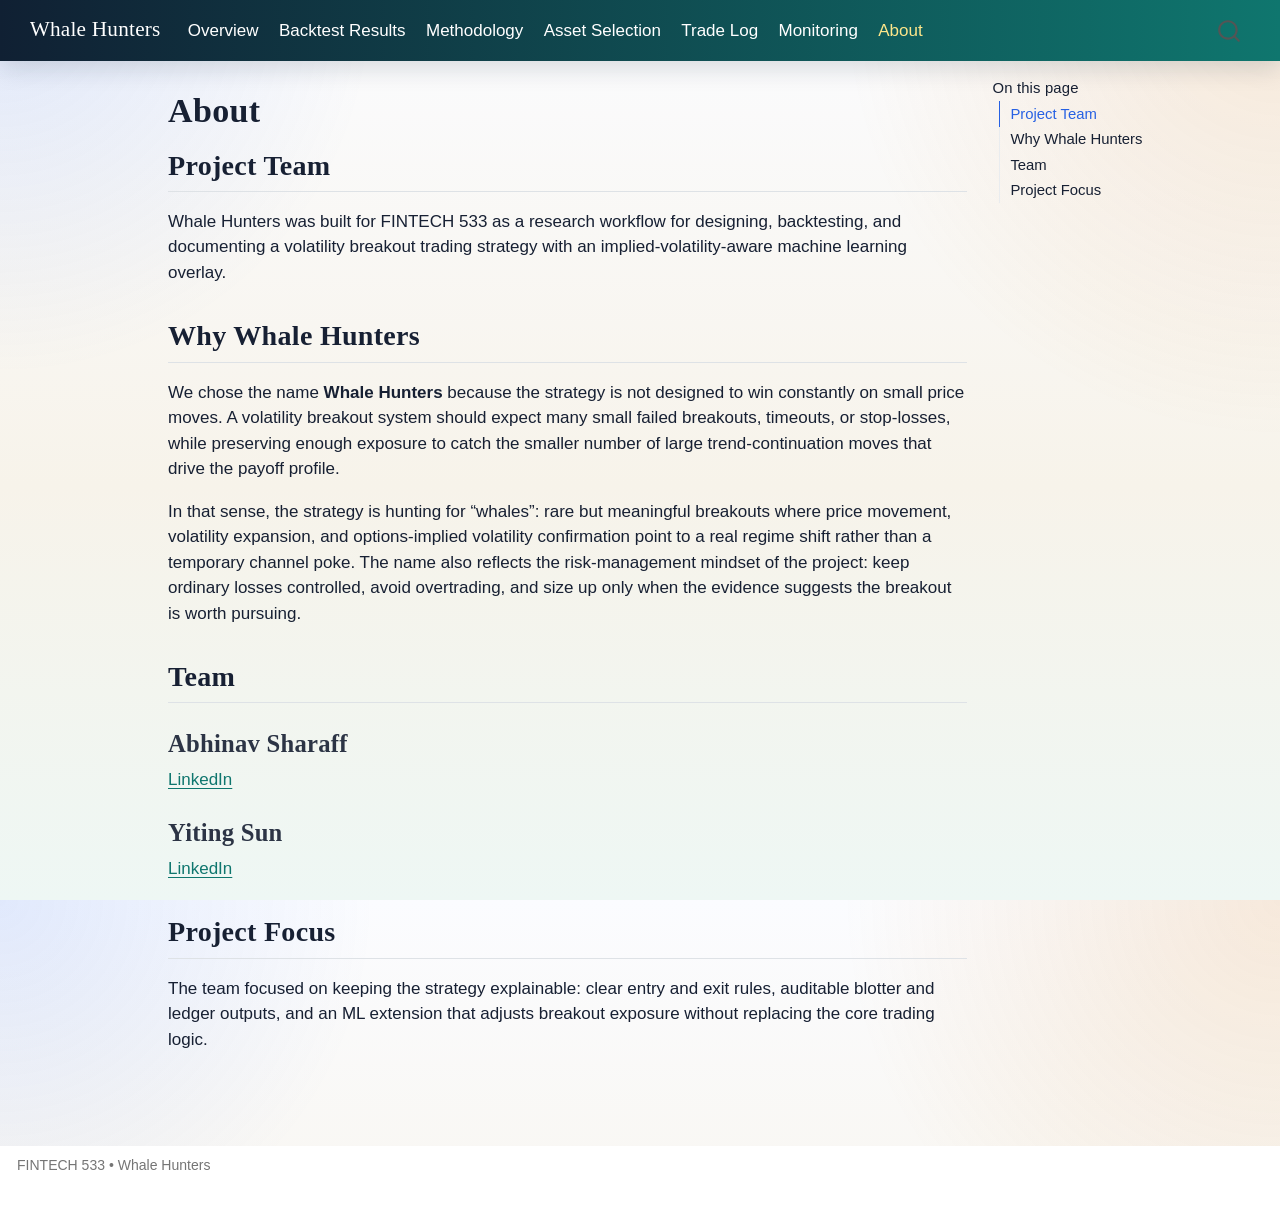
==== commit d8cf7f04: "Change title to whale hunters" ====
--- a/docs/about.html
+++ b/docs/about.html
@@ -7,7 +7,7 @@
 <meta name="viewport" content="width=device-width, initial-scale=1.0, user-scalable=yes">
 
 
-<title>About – Volatility Breakout Strategy</title>
+<title>About – Whale Hunters</title>
 <style>
 /* Default styles provided by pandoc.
 ** See https://pandoc.org/MANUAL.html#variables-for-html for config info.
@@ -83,7 +83,7 @@
       <div class="navbar-container container-fluid">
       <div class="navbar-brand-container mx-auto">
     <a class="navbar-brand" href="./index.html">
-    <span class="navbar-title">Volatility Breakout Strategy</span>
+    <span class="navbar-title">Whale Hunters</span>
     </a>
   </div>
             <div id="quarto-search" class="" title="Search"></div>
@@ -137,6 +137,7 @@
    
   <ul>
   <li><a href="#project-team" id="toc-project-team" class="nav-link active" data-scroll-target="#project-team">Project Team</a></li>
+  <li><a href="#why-whale-hunters" id="toc-why-whale-hunters" class="nav-link" data-scroll-target="#why-whale-hunters">Why Whale Hunters</a></li>
   <li><a href="#team" id="toc-team" class="nav-link" data-scroll-target="#team">Team</a>
   <ul class="collapse">
   <li><a href="#abhinav-sharaff" id="toc-abhinav-sharaff" class="nav-link" data-scroll-target="#abhinav-sharaff">Abhinav Sharaff</a></li>
@@ -170,7 +171,12 @@
 
 <section id="project-team" class="level2">
 <h2 class="anchored" data-anchor-id="project-team">Project Team</h2>
-<p>This project was built for FINTECH 533 as a research workflow for designing, backtesting, and documenting a volatility breakout trading strategy with an implied-volatility-aware machine learning overlay.</p>
+<p>Whale Hunters was built for FINTECH 533 as a research workflow for designing, backtesting, and documenting a volatility breakout trading strategy with an implied-volatility-aware machine learning overlay.</p>
+</section>
+<section id="why-whale-hunters" class="level2">
+<h2 class="anchored" data-anchor-id="why-whale-hunters">Why Whale Hunters</h2>
+<p>We chose the name <strong>Whale Hunters</strong> because the strategy is not designed to win constantly on small price moves. A volatility breakout system should expect many small failed breakouts, timeouts, or stop-losses, while preserving enough exposure to catch the smaller number of large trend-continuation moves that drive the payoff profile.</p>
+<p>In that sense, the strategy is hunting for “whales”: rare but meaningful breakouts where price movement, volatility expansion, and options-implied volatility confirmation point to a real regime shift rather than a temporary channel poke. The name also reflects the risk-management mindset of the project: keep ordinary losses controlled, avoid overtrading, and size up only when the evidence suggests the breakout is worth pursuing.</p>
 </section>
 <section id="team" class="level2">
 <h2 class="anchored" data-anchor-id="team">Team</h2>
@@ -180,6 +186,7 @@
 </section>
 <section id="yiting-sun" class="level3">
 <h3 class="anchored" data-anchor-id="yiting-sun">Yiting Sun</h3>
+<p><a href="https://www.linkedin.com/in/yiting-sun-6096a9244/">LinkedIn</a></p>
 </section>
 </section>
 <section id="project-focus" class="level2">
@@ -594,7 +601,7 @@
 <footer class="footer">
   <div class="nav-footer">
     <div class="nav-footer-left">
-<p>FINTECH 533 • Volatility Breakout Strategy</p>
+<p>FINTECH 533 • Whale Hunters</p>
 </div>   
     <div class="nav-footer-center">
       &nbsp;
--- a/docs/styles.css
+++ b/docs/styles.css
@@ -167,6 +167,41 @@
   color: var(--brand-warm);
 }
 
+.result-metric-grid {
+  display: grid;
+  grid-template-columns: repeat(auto-fit, minmax(180px, 1fr));
+  gap: 1rem;
+  margin: 1rem 0 2rem;
+}
+
+.result-metric-card {
+  padding: 1.1rem 1rem 1rem;
+  border-radius: 16px;
+  background: rgba(255, 255, 255, 0.92);
+  border: 1px solid rgba(20, 50, 74, 0.08);
+  box-shadow: 0 10px 24px rgba(20, 50, 74, 0.08);
+}
+
+.result-metric-card-accent {
+  background: linear-gradient(135deg, rgba(15, 76, 92, 0.96), rgba(20, 50, 74, 0.94));
+  color: #f8fbff;
+}
+
+.result-metric-label {
+  font-size: 0.84rem;
+  letter-spacing: 0.04em;
+  text-transform: uppercase;
+  opacity: 0.8;
+  margin-bottom: 0.45rem;
+}
+
+.result-metric-value {
+  font-family: Georgia, "Times New Roman", serif;
+  font-size: clamp(2rem, 4vw, 3rem);
+  line-height: 1;
+  font-weight: 700;
+}
+
 .page-footer {
   background: rgba(15, 32, 51, 0.92);
   color: #f8fafc;
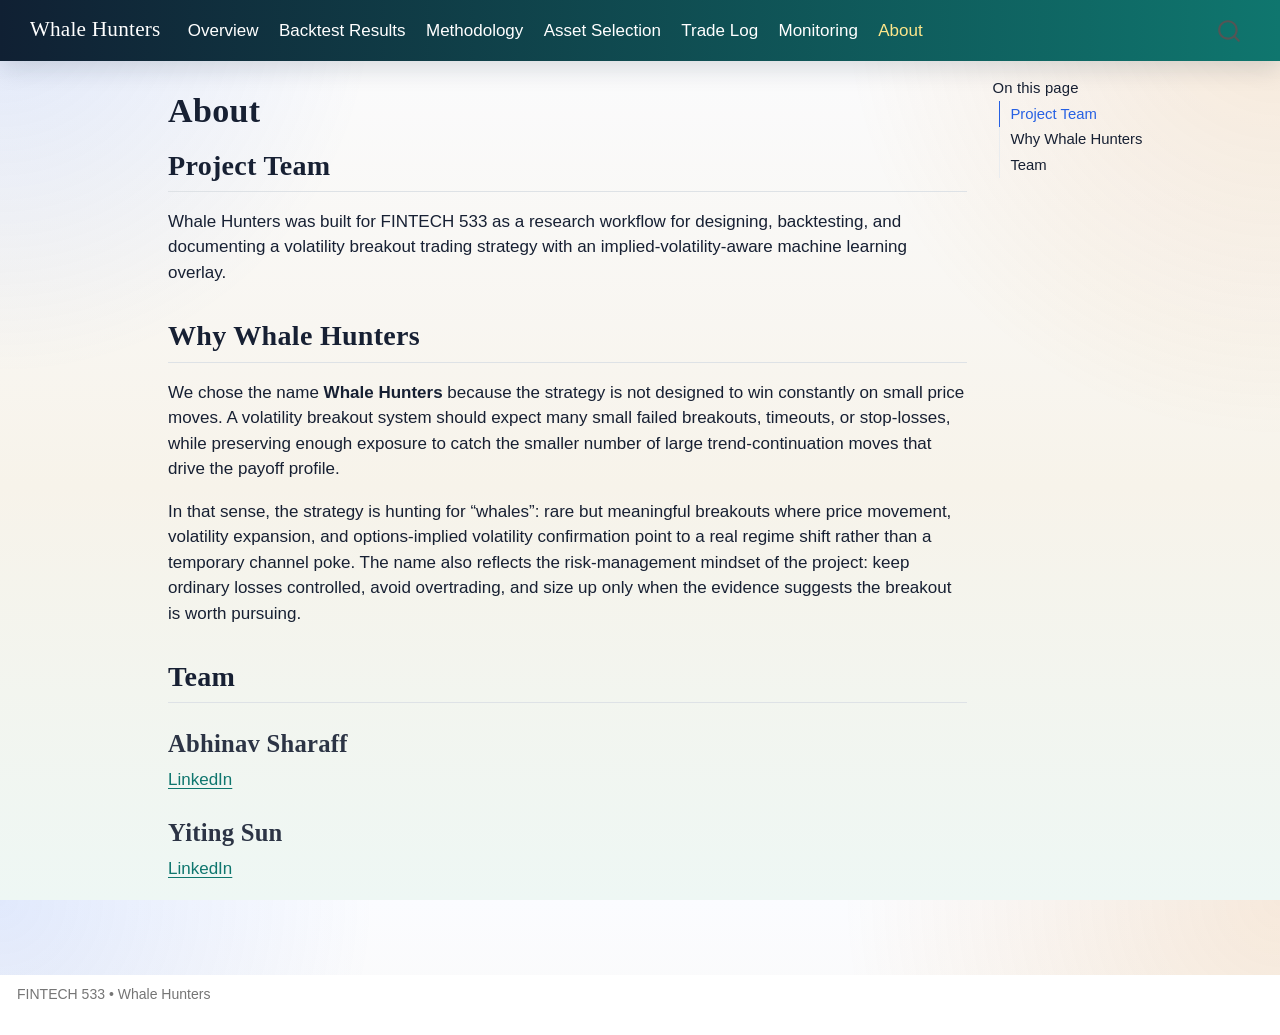
==== commit 81e24ea6: "clean up about page" ====
--- a/docs/about.html
+++ b/docs/about.html
@@ -143,7 +143,6 @@
   <li><a href="#abhinav-sharaff" id="toc-abhinav-sharaff" class="nav-link" data-scroll-target="#abhinav-sharaff">Abhinav Sharaff</a></li>
   <li><a href="#yiting-sun" id="toc-yiting-sun" class="nav-link" data-scroll-target="#yiting-sun">Yiting Sun</a></li>
   </ul></li>
-  <li><a href="#project-focus" id="toc-project-focus" class="nav-link" data-scroll-target="#project-focus">Project Focus</a></li>
   </ul>
 </nav>
     </div>
@@ -187,13 +186,9 @@
 <section id="yiting-sun" class="level3">
 <h3 class="anchored" data-anchor-id="yiting-sun">Yiting Sun</h3>
 <p><a href="https://www.linkedin.com/in/yiting-sun-6096a9244/">LinkedIn</a></p>
+
+
 </section>
-</section>
-<section id="project-focus" class="level2">
-<h2 class="anchored" data-anchor-id="project-focus">Project Focus</h2>
-<p>The team focused on keeping the strategy explainable: clear entry and exit rules, auditable blotter and ledger outputs, and an ML extension that adjusts breakout exposure without replacing the core trading logic.</p>
-
-
 </section>
 
 </main> <!-- /main -->
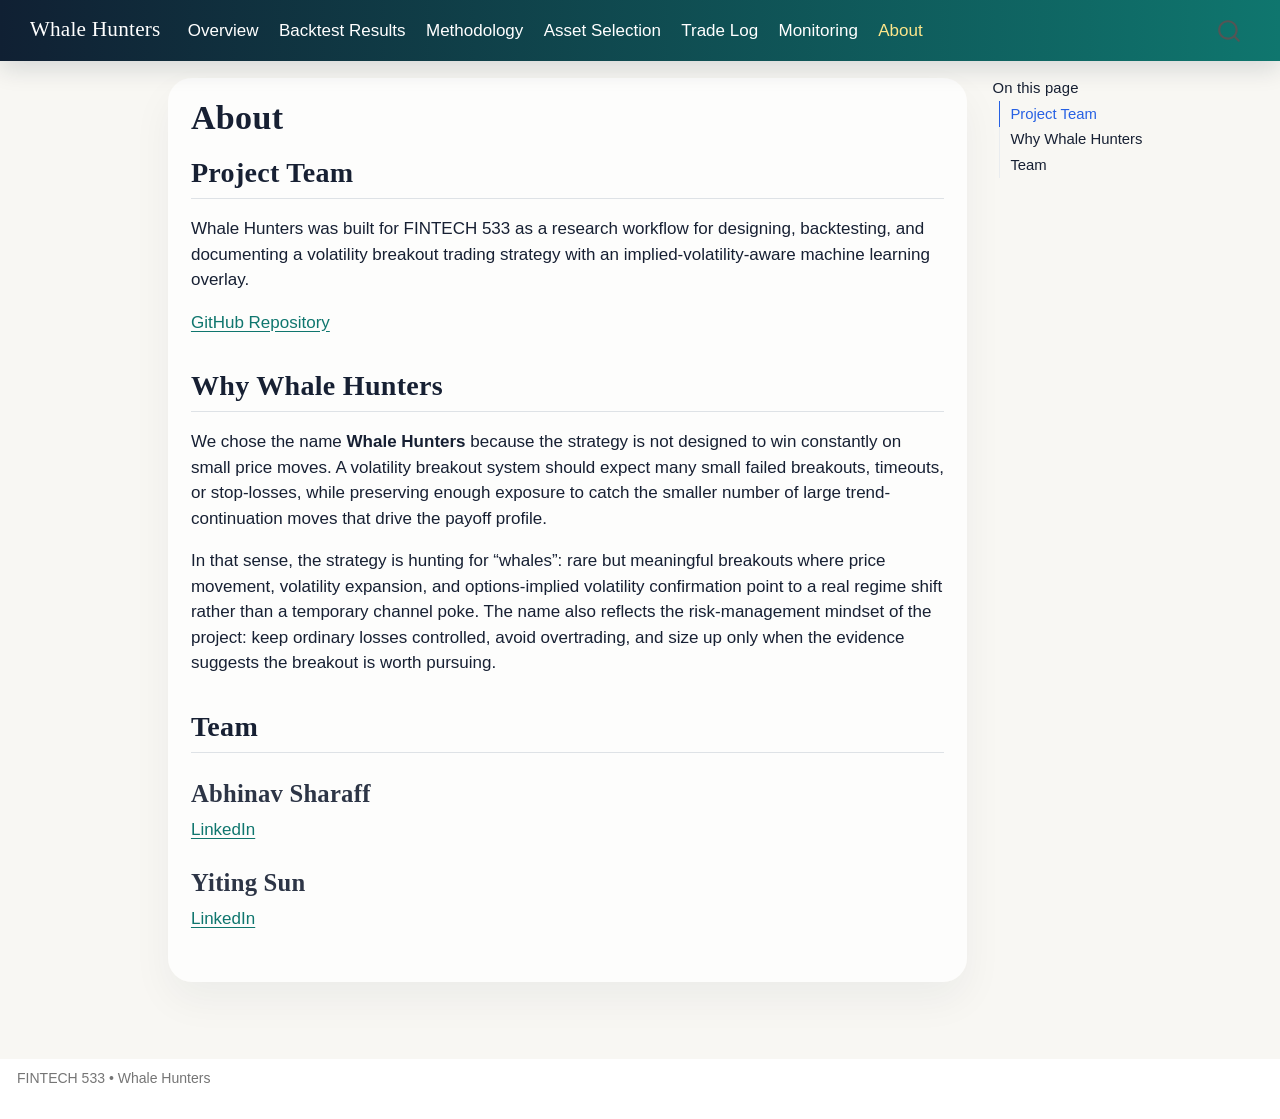
==== commit b005b230: "updating the website" ====
--- a/docs/about.html
+++ b/docs/about.html
@@ -171,6 +171,7 @@
 <section id="project-team" class="level2">
 <h2 class="anchored" data-anchor-id="project-team">Project Team</h2>
 <p>Whale Hunters was built for FINTECH 533 as a research workflow for designing, backtesting, and documenting a volatility breakout trading strategy with an implied-volatility-aware machine learning overlay.</p>
+<p><a href="https://github.com/syt1105/533_FINAL">GitHub Repository</a></p>
 </section>
 <section id="why-whale-hunters" class="level2">
 <h2 class="anchored" data-anchor-id="why-whale-hunters">Why Whale Hunters</h2>
--- a/docs/styles.css
+++ b/docs/styles.css
@@ -12,11 +12,21 @@
 
 body {
   color: var(--brand-ink);
-  background:
-    radial-gradient(circle at top left, rgba(37, 99, 235, 0.12), transparent 24%),
-    radial-gradient(circle at top right, rgba(217, 119, 6, 0.14), transparent 28%),
-    linear-gradient(180deg, #fbfcff 0%, #f7f3ea 54%, #eef7f4 100%);
+  background: #f8f7f3;
   font-family: "Avenir Next", "Segoe UI", sans-serif;
+}
+
+#quarto-content,
+main.content,
+.quarto-container.page-layout-article {
+  background: transparent;
+}
+
+#quarto-document-content {
+  background: rgba(255, 255, 255, 0.74);
+  border-radius: 24px;
+  padding: 1.25rem 1.35rem 2rem;
+  box-shadow: 0 18px 40px rgba(15, 32, 51, 0.05);
 }
 
 h1, h2, h3, h4, .navbar-title {
@@ -56,8 +66,43 @@
   color: #ffffff;
 }
 
+.whale-thesis {
+  margin: 0.8rem 0 2rem;
+  padding: 1.35rem 1.45rem 1.2rem;
+  border-radius: 16px;
+  background:
+    linear-gradient(145deg, rgba(255, 255, 255, 0.96), rgba(247, 243, 234, 0.92));
+  border: 1px solid rgba(15, 118, 110, 0.16);
+  box-shadow: 0 14px 34px rgba(15, 32, 51, 0.08);
+}
+
+.whale-thesis-kicker {
+  color: var(--brand-accent);
+  font-size: 0.8rem;
+  font-weight: 800;
+  text-transform: uppercase;
+  letter-spacing: 0.08em;
+  margin-bottom: 0.4rem;
+}
+
+.whale-thesis h3 {
+  margin: 0 0 0.65rem;
+  color: var(--brand-ink);
+  font-size: clamp(1.6rem, 2.4vw, 2.15rem);
+}
+
+.whale-thesis p {
+  margin-bottom: 0.8rem;
+  font-size: 1.02rem;
+  line-height: 1.7;
+}
+
+.whale-thesis p:last-child {
+  margin-bottom: 0;
+}
+
 .table {
-  background: var(--surface);
+  background: rgba(255, 255, 255, 0.96);
   border-radius: 8px;
   overflow: hidden;
   box-shadow: 0 8px 24px rgba(15, 32, 51, 0.06);
@@ -65,14 +110,18 @@
 
 .snapshot-grid {
   display: grid;
-  grid-template-columns: repeat(auto-fit, minmax(180px, 1fr));
+  grid-template-columns: repeat(4, minmax(0, 1fr));
   gap: 1rem;
   margin: 1rem 0 1.35rem;
+  align-items: stretch;
 }
 
 .snapshot-card {
   position: relative;
-  min-height: 130px;
+  min-height: 132px;
+  display: flex;
+  flex-direction: column;
+  justify-content: flex-start;
   padding: 1rem 1.05rem;
   border-radius: 12px;
   background:
@@ -92,24 +141,36 @@
 
 .snapshot-label {
   color: var(--brand-muted);
-  font-size: 0.82rem;
+  font-size: 0.7rem;
   font-weight: 700;
   text-transform: uppercase;
-  letter-spacing: 0.06em;
+  letter-spacing: 0.04em;
+  line-height: 1.25;
+  min-height: 1.85rem;
+  display: block;
+  overflow-wrap: anywhere;
 }
 
 .snapshot-value {
-  margin-top: 0.45rem;
+  margin-top: 0.3rem;
   color: var(--brand-ink);
-  font-size: 1.7rem;
+  font-size: clamp(1.05rem, 1.35vw, 1.35rem);
   font-weight: 800;
-  line-height: 1.1;
+  line-height: 1.16;
+  display: flex;
+  align-items: center;
+  min-height: 2.35rem;
+  overflow-wrap: anywhere;
+  word-break: normal;
 }
 
 .snapshot-note {
   margin-top: 0.55rem;
+  padding-top: 0.4rem;
   color: #475569;
-  font-size: 0.92rem;
+  font-size: 0.82rem;
+  line-height: 1.35;
+  overflow-wrap: anywhere;
 }
 
 .interactive-table-wrap {
@@ -128,7 +189,7 @@
   overflow-x: auto;
   border: 1px solid rgba(15, 118, 110, 0.18);
   border-radius: 8px;
-  background: var(--surface);
+  background: rgba(255, 255, 255, 0.96);
   box-shadow: 0 8px 24px rgba(15, 32, 51, 0.06);
 }
 
@@ -169,15 +230,19 @@
 
 .result-metric-grid {
   display: grid;
-  grid-template-columns: repeat(auto-fit, minmax(180px, 1fr));
+  grid-template-columns: repeat(4, minmax(0, 1fr));
   gap: 1rem;
   margin: 1rem 0 2rem;
 }
 
 .result-metric-card {
+  min-height: 220px;
+  display: flex;
+  flex-direction: column;
+  justify-content: flex-start;
   padding: 1.1rem 1rem 1rem;
   border-radius: 16px;
-  background: rgba(255, 255, 255, 0.92);
+  background: rgba(255, 255, 255, 0.96);
   border: 1px solid rgba(20, 50, 74, 0.08);
   box-shadow: 0 10px 24px rgba(20, 50, 74, 0.08);
 }
@@ -192,17 +257,54 @@
   letter-spacing: 0.04em;
   text-transform: uppercase;
   opacity: 0.8;
-  margin-bottom: 0.45rem;
+  margin-bottom: 0.7rem;
+  min-height: 4.9rem;
+  line-height: 1.3;
+  display: block;
 }
 
 .result-metric-value {
   font-family: Georgia, "Times New Roman", serif;
-  font-size: clamp(2rem, 4vw, 3rem);
-  line-height: 1;
+  font-size: clamp(1.55rem, 2.35vw, 2.15rem);
+  line-height: 0.98;
   font-weight: 700;
+  margin-top: auto;
+  margin-bottom: auto;
+  overflow-wrap: anywhere;
+  max-width: 82%;
 }
 
 .page-footer {
   background: rgba(15, 32, 51, 0.92);
   color: #f8fafc;
 }
+
+@media (max-width: 1200px) {
+  .snapshot-grid,
+  .result-metric-grid {
+    grid-template-columns: repeat(2, minmax(0, 1fr));
+  }
+}
+
+@media (max-width: 700px) {
+  .snapshot-grid,
+  .result-metric-grid {
+    grid-template-columns: 1fr;
+  }
+}
+
+.cell-output-display > div:has(.plotly-graph-div),
+.cell-output-display > div:has(.dataframe),
+.cell-output-display > table,
+.plotly-graph-div {
+  background: transparent;
+}
+
+.cell-output-display > div:has(.plotly-graph-div),
+.cell-output-display > div:has(.dataframe) {
+  background: rgba(255, 255, 255, 0.96);
+  border: 1px solid rgba(15, 118, 110, 0.12);
+  border-radius: 14px;
+  padding: 0.7rem 0.8rem;
+  box-shadow: 0 10px 24px rgba(15, 32, 51, 0.05);
+}
